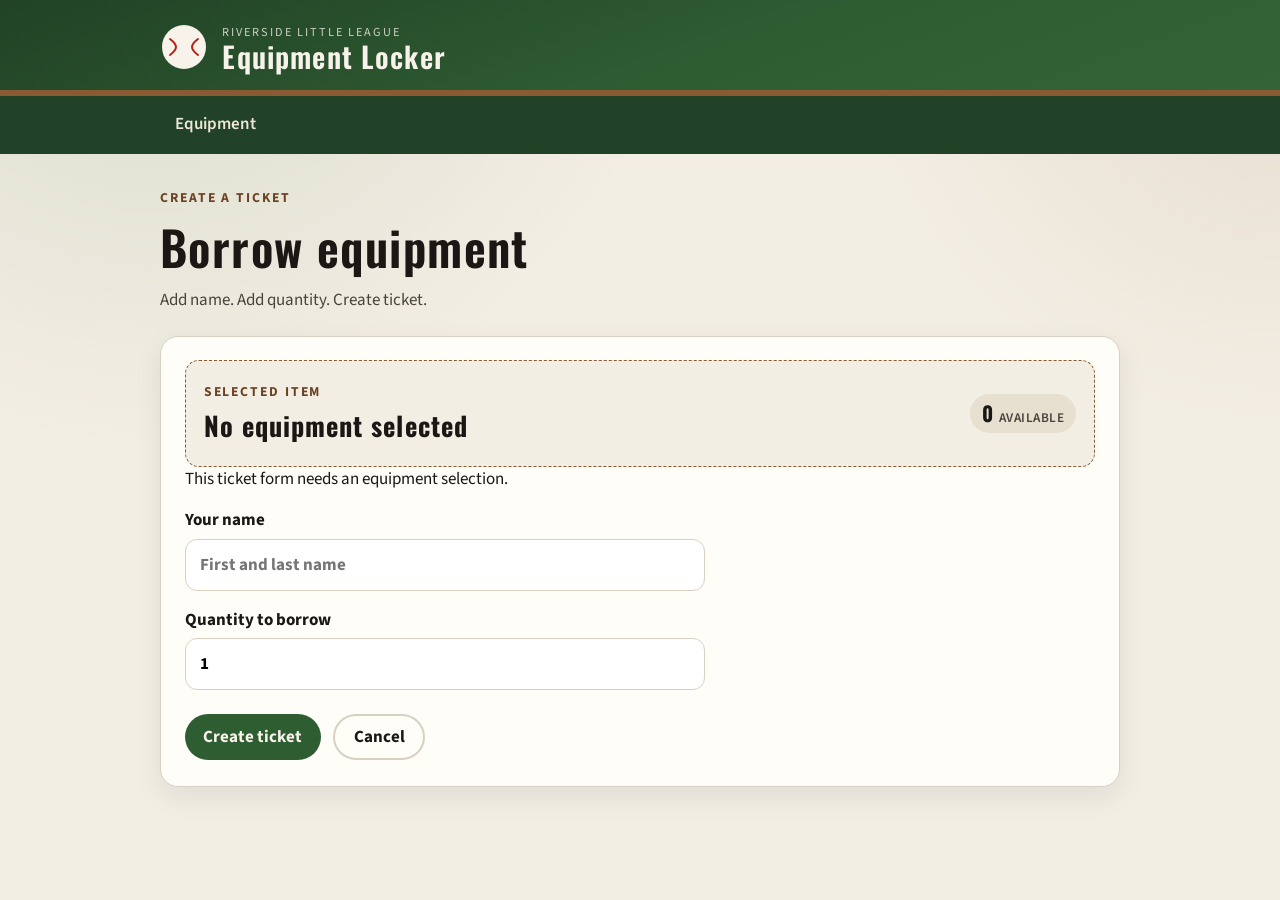
==== src/ui/create-ticket.html @ 4bca8632 "updated ui and docs folder" ====
<!DOCTYPE html>
<html lang="en">
<head>
  <meta charset="UTF-8">
  <meta name="viewport" content="width=device-width, initial-scale=1.0">
  <title>Create a ticket · Little League Locker</title>
  <link rel="preconnect" href="https://fonts.googleapis.com">
  <link rel="preconnect" href="https://fonts.gstatic.com" crossorigin>
  <link href="https://fonts.googleapis.com/css2?family=Oswald:wght@500;600&family=Source+Sans+3:wght@400;600;700&display=swap" rel="stylesheet">
  <link rel="stylesheet" href="styles.css">
</head>
<body>
  <header class="app-header">
    <div class="header-inner">
      <a class="brand" href="index.html">
        <svg class="brand-mark" viewBox="0 0 48 48" aria-hidden="true">
          <circle cx="24" cy="24" r="22" fill="#f7f3ea"/>
          <path d="M10 16c8 6 8 10 0 16M38 16c-8 6-8 10 0 16" fill="none" stroke="#b42318" stroke-width="2" stroke-linecap="round"/>
        </svg>
        <span>
          <p class="brand-kicker">Riverside Little League</p>
          <p class="brand-title">Equipment Locker</p>
        </span>
      </a>
    </div>
  </header>
  <nav class="app-nav" aria-label="Primary">
    <div class="nav-inner">
      <a href="equipment.html">Equipment</a>
    </div>
  </nav>

  <main class="page">
    <header class="page-head">
      <div>
        <p class="eyebrow">Create a ticket</p>
        <h1>Borrow equipment</h1>
        <p class="lede">Add name. Add quantity. Create ticket.</p>
      </div>
    </header>

    <section class="card panel">
      <div class="item-chip">
        <div>
          <p class="eyebrow">Selected item</p>
          <h2 id="item-name" class="item-name">Loading...</h2>
        </div>
        <p id="qty-pill" class="qty"><b>0</b> <span>available</span></p>
      </div>

      <form id="create-ticket-form" class="form">
        <div id="form-error" class="form-error" aria-live="polite"></div>
        <label>
          Your name
          <input type="text" name="name" placeholder="First and last name" required>
        </label>
        <label>
          Quantity to borrow
          <input type="number" name="quantity" min="1" step="1" value="1" required>
        </label>
        <div class="actions">
          <button class="btn btn-primary" type="submit">Create ticket</button>
          <a id="cancel-link" class="btn btn-secondary" href="equipment.html">Cancel</a>
        </div>
      </form>
    </section>
  </main>

  <script>
    const params = new URLSearchParams(window.location.search);
    const equipmentId = params.get('equipmentId');
    const itemNameEl = document.querySelector('#item-name');
    const qtyPill = document.querySelector('#qty-pill');
    const cancelLink = document.querySelector('#cancel-link');
    const form = document.querySelector('#create-ticket-form');
    const formError = document.querySelector('#form-error');

    if (!equipmentId) {
      itemNameEl.textContent = 'No equipment selected';
      qtyPill.innerHTML = '<b>0</b> <span>available</span>';
      cancelLink.href = 'equipment.html';
      form.querySelector('button').disabled = true;
      formError.textContent = 'This ticket form needs an equipment selection.';
    } else {
      cancelLink.href = `list-tickets.html?equipmentId=${equipmentId}`;
      fetch('/equipment')
        .then((response) => response.json())
        .then((items) => {
          const selected = items.find((entry) => entry.equipmentId === equipmentId);
          if (!selected) {
            throw new Error('Equipment not found');
          }
          itemNameEl.textContent = selected.itemName;
          qtyPill.innerHTML = `<b>${selected.available}</b> <span>available</span>`;
        })
        .catch((error) => {
          console.error(error);
          itemNameEl.textContent = 'Equipment unavailable';
          qtyPill.innerHTML = '<b>0</b> <span>available</span>';
          formError.textContent = 'Could not load the selected item.';
          form.querySelector('button').disabled = true;
        });
    }

    form.addEventListener('submit', async (event) => {
      event.preventDefault();
      if (!equipmentId) {
        return;
      }

      formError.textContent = '';
      const payload = {
        name: form.elements.name.value.trim(),
        quantity: Number(form.elements.quantity.value),
        equipmentId,
      };

      const response = await fetch('/tickets', {
        method: 'POST',
        headers: { 'Content-Type': 'application/json' },
        body: JSON.stringify(payload),
      });

      if (!response.ok) {
        const body = await response.json().catch(() => ({}));
        formError.textContent = body.message || 'Unable to create ticket.';
        return;
      }

      window.location.href = `list-tickets.html?equipmentId=${equipmentId}`;
    });
  </script>
</body>
</html>
---- src/ui/styles.css ----
:root {
  --ink: #1a1714;
  --ink-soft: #4a433c;
  --paper: #f3eee4;
  --paper-deep: #e7dfd0;
  --card: #fffdf8;
  --grass: #2f5d32;
  --grass-dark: #214226;
  --grass-bright: #3e7a42;
  --leather: #8a5a32;
  --leather-dark: #6b4324;
  --stitch: #b42318;
  --stitch-soft: #f3d4d0;
  --line: #d9d0c2;
  --shadow: 0 10px 28px rgba(26, 23, 20, 0.08);
  --radius: 18px;
  --font: "Source Sans 3", "Segoe UI", sans-serif;
  --display: "Oswald", "Arial Narrow", sans-serif;
}

*,
*::before,
*::after {
  box-sizing: border-box;
}

html {
  font-size: 17px;
}

body {
  margin: 0;
  min-height: 100vh;
  font-family: var(--font);
  color: var(--ink);
  background:
    radial-gradient(circle at 12% -10%, rgba(62, 122, 66, 0.16), transparent 36%),
    radial-gradient(circle at 100% 0%, rgba(138, 90, 50, 0.12), transparent 28%),
    var(--paper);
}

a {
  color: inherit;
}

img {
  max-width: 100%;
}

.app-header {
  background: linear-gradient(160deg, var(--grass-dark), var(--grass) 58%, #356338);
  color: #f7f3ea;
  border-bottom: 6px solid var(--leather);
}

.header-inner,
.nav-inner,
.page {
  width: min(960px, calc(100% - 2rem));
  margin: 0 auto;
}

.header-inner {
  display: flex;
  align-items: center;
  justify-content: space-between;
  gap: 1rem;
  padding: 1.35rem 0 1.15rem;
}

.brand {
  display: flex;
  align-items: center;
  gap: 0.85rem;
  text-decoration: none;
}

.brand-mark {
  width: 48px;
  height: 48px;
  flex-shrink: 0;
}

.brand-kicker {
  margin: 0;
  font-size: 0.72rem;
  letter-spacing: 0.16em;
  text-transform: uppercase;
  opacity: 0.78;
}

.brand-title {
  margin: 0.05rem 0 0;
  font-family: var(--display);
  font-size: 1.7rem;
  font-weight: 600;
  letter-spacing: 0.04em;
  line-height: 1;
}

.app-nav {
  background: var(--grass-dark);
}

.nav-inner {
  display: flex;
  gap: 0.35rem;
  padding: 0.45rem 0 0.6rem;
}

.nav-inner a {
  text-decoration: none;
  color: #efe7d8;
  padding: 0.45rem 0.9rem;
  border-radius: 999px;
  font-weight: 600;
}

.nav-inner a[aria-current="page"] {
  background: var(--paper);
  color: var(--grass-dark);
}

.page {
  padding: 2rem 0 3.5rem;
}

.page-head {
  display: flex;
  align-items: flex-start;
  justify-content: space-between;
  gap: 1rem;
  margin-bottom: 1.4rem;
}

.page-head .stat-pill {
  margin-top: 1.7rem;
}

.page-head-actions {
  display: flex;
  align-items: center;
  gap: 0.7rem;
}

.eyebrow {
  margin: 0 0 0.25rem;
  color: var(--leather-dark);
  font-size: 0.8rem;
  font-weight: 700;
  letter-spacing: 0.14em;
  text-transform: uppercase;
}

h1 {
  margin: 0;
  font-family: var(--display);
  font-size: clamp(2rem, 5vw, 2.8rem);
  font-weight: 600;
  letter-spacing: 0.03em;
}

.lede {
  margin: 0.35rem 0 0;
  color: var(--ink-soft);
  max-width: 42ch;
}

.stat-pill {
  background: var(--card);
  border: 1px solid var(--line);
  border-radius: 999px;
  padding: 0.45rem 0.85rem;
  font-size: 0.92rem;
  box-shadow: var(--shadow);
  white-space: nowrap;
}

.grid {
  display: grid;
  gap: 1rem;
}

.equipment-grid {
  grid-template-columns: repeat(auto-fill, minmax(220px, 1fr));
}

.card {
  background: var(--card);
  border: 1px solid var(--line);
  border-radius: var(--radius);
  box-shadow: var(--shadow);
}

.equipment-btn {
  display: flex;
  flex-direction: column;
  align-items: flex-start;
  gap: 0.85rem;
  width: 100%;
  min-height: 148px;
  padding: 1.1rem 1.15rem 1.2rem;
  text-align: left;
  text-decoration: none;
  cursor: pointer;
  font: inherit;
  color: inherit;
  background:
    linear-gradient(180deg, transparent 0 12px, var(--stitch-soft) 12px 14px, transparent 14px) left / 14px 100% no-repeat,
    var(--card);
  transition: transform 0.15s ease, border-color 0.15s ease;
}

.equipment-btn:hover,
.equipment-btn:focus-visible {
  transform: translateY(-2px);
  border-color: var(--grass);
  outline: 2px solid var(--grass);
  outline-offset: 2px;
}

.item-name {
  margin: 0;
  font-family: var(--display);
  font-size: 1.55rem;
  letter-spacing: 0.04em;
}

.qty {
  display: inline-flex;
  align-items: baseline;
  gap: 0.35rem;
  background: var(--paper-deep);
  border-radius: 999px;
  padding: 0.28rem 0.7rem;
  font-weight: 700;
}

.qty b {
  font-family: var(--display);
  font-size: 1.2rem;
}

.qty span {
  font-size: 0.78rem;
  font-weight: 600;
  letter-spacing: 0.04em;
  text-transform: uppercase;
  color: var(--ink-soft);
}

.panel {
  padding: 1.35rem 1.4rem 1.5rem;
}

.ticket-list {
  display: grid;
  gap: 0.85rem;
}

.ticket-row {
  display: grid;
  grid-template-columns: 1fr auto;
  gap: 1rem;
  align-items: center;
  padding: 1rem 1.15rem;
  text-decoration: none;
  color: inherit;
}

.ticket-row:hover,
.ticket-row:focus-visible {
  border-color: var(--grass);
  outline: 2px solid var(--grass);
  outline-offset: 2px;
}

.ticket-meta {
  display: flex;
  flex-wrap: wrap;
  gap: 0.45rem 1rem;
  margin-top: 0.35rem;
  color: var(--ink-soft);
  font-size: 0.95rem;
}

.form {
  display: grid;
  gap: 1rem;
  max-width: 520px;
}

label {
  display: grid;
  gap: 0.4rem;
  font-weight: 700;
}

input[type="text"],
input[type="number"] {
  width: 100%;
  border: 1px solid var(--line);
  border-radius: 12px;
  padding: 0.75rem 0.85rem;
  font: inherit;
  background: #fff;
}

input:focus-visible {
  outline: 2px solid var(--grass);
  border-color: var(--grass);
}

.item-chip {
  display: flex;
  justify-content: space-between;
  gap: 1rem;
  align-items: center;
  padding: 0.95rem 1.05rem;
  background: var(--paper);
  border: 1px dashed var(--leather);
  border-radius: 14px;
}

.actions {
  display: flex;
  flex-wrap: wrap;
  gap: 0.7rem;
  margin-top: 0.4rem;
}

.btn {
  display: inline-flex;
  align-items: center;
  justify-content: center;
  min-height: 46px;
  padding: 0.55rem 1.1rem;
  border: 0;
  border-radius: 999px;
  font: inherit;
  font-weight: 700;
  text-decoration: none;
  cursor: pointer;
}

.btn-primary {
  background: var(--grass);
  color: #f7f3ea;
}

.btn-primary:hover {
  background: var(--grass-bright);
}

.btn-secondary {
  background: transparent;
  color: var(--ink);
  border: 2px solid var(--line);
}

.btn-danger {
  background: var(--stitch);
  color: #fff8f6;
}

.alert {
  padding: 0.9rem 1rem;
  border-radius: 12px;
  border: 1px solid var(--stitch);
  background: #fff1ef;
  color: #7a1a14;
  font-weight: 600;
}

.notice {
  padding: 0.9rem 1rem;
  border-radius: 12px;
  background: #e8f3e7;
  border: 1px solid #b7d7b4;
  color: var(--grass-dark);
  font-weight: 600;
  margin-bottom: 1rem;
}

.notice a {
  color: var(--grass-dark);
  text-decoration-thickness: 2px;
}

.empty-state,
.error-state {
  text-align: center;
  padding: 2.4rem 1.4rem;
}

.empty-state h2,
.error-state h1,
.error-state h2 {
  margin: 0.3rem 0 0.5rem;
  font-family: var(--display);
  letter-spacing: 0.04em;
}

.lede-center {
  margin-inline: auto;
}

.actions-center {
  justify-content: center;
}

.error-state .code {
  display: inline-block;
  margin: 0.4rem 0 1.1rem;
  padding: 0.2rem 0.55rem;
  background: var(--paper-deep);
  border-radius: 8px;
  font-family: ui-monospace, monospace;
}

.screen-index {
  display: grid;
  gap: 0.8rem;
}

.screen-index a {
  display: grid;
  gap: 0.2rem;
  padding: 1rem 1.15rem;
  text-decoration: none;
}

.screen-index a strong {
  font-family: var(--display);
  font-size: 1.2rem;
  letter-spacing: 0.04em;
}

.screen-index a span {
  color: var(--ink-soft);
}

.detail-grid {
  display: grid;
  gap: 0.75rem;
  margin: 1.1rem 0 1.4rem;
}

.detail-grid div {
  display: flex;
  justify-content: space-between;
  gap: 1rem;
  padding-bottom: 0.7rem;
  border-bottom: 1px solid var(--line);
}

.detail-grid dt {
  color: var(--ink-soft);
  font-weight: 600;
}

.detail-grid dd {
  margin: 0;
  font-weight: 700;
}

@media (max-width: 640px) {

  .header-inner,
  .page-head,
  .ticket-row {
    display: flex;
    flex-direction: column;
    align-items: flex-start;
  }

  .header-inner {
    padding-top: 1.1rem;
  }

  .page {
    padding-top: 1.4rem;
  }

  .page-head .stat-pill {
    margin-top: 0;
  }

  .page-head-actions {
    flex-wrap: wrap;
  }

  .ticket-row .btn {
    align-self: stretch;
  }
}
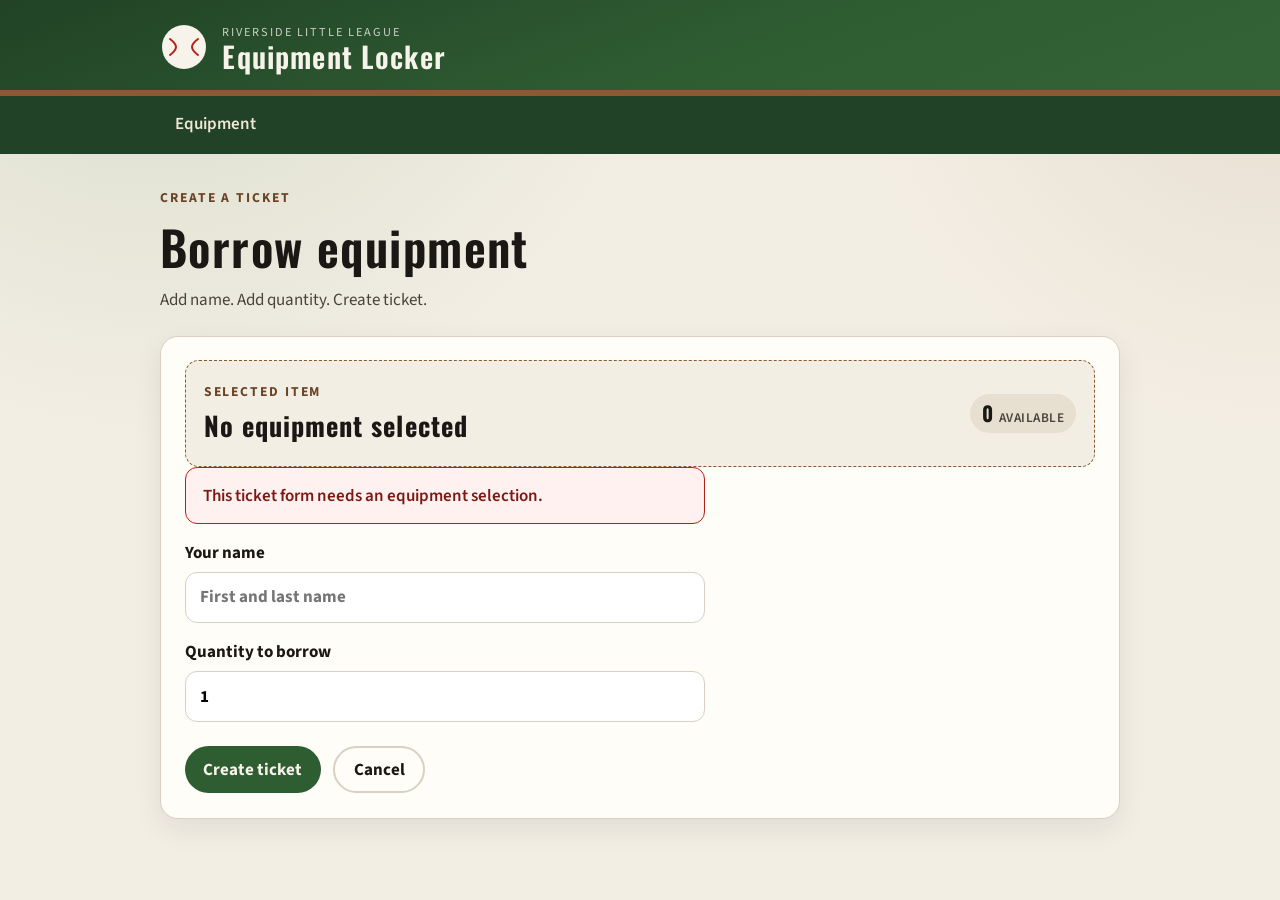
==== commit 41d86dd1: "updated error msgs and html opened on startup" ====
--- a/src/ui/create-ticket.html
+++ b/src/ui/create-ticket.html
@@ -49,7 +49,7 @@
       </div>
 
       <form id="create-ticket-form" class="form">
-        <div id="form-error" class="form-error" aria-live="polite"></div>
+        <div id="form-error" class="alert form-error" role="alert"></div>
         <label>
           Your name
           <input type="text" name="name" placeholder="First and last name" required>
--- a/src/ui/styles.css
+++ b/src/ui/styles.css
@@ -372,6 +372,10 @@
   font-weight: 600;
 }
 
+.alert:empty {
+  display: none;
+}
+
 .notice {
   padding: 0.9rem 1rem;
   border-radius: 12px;
